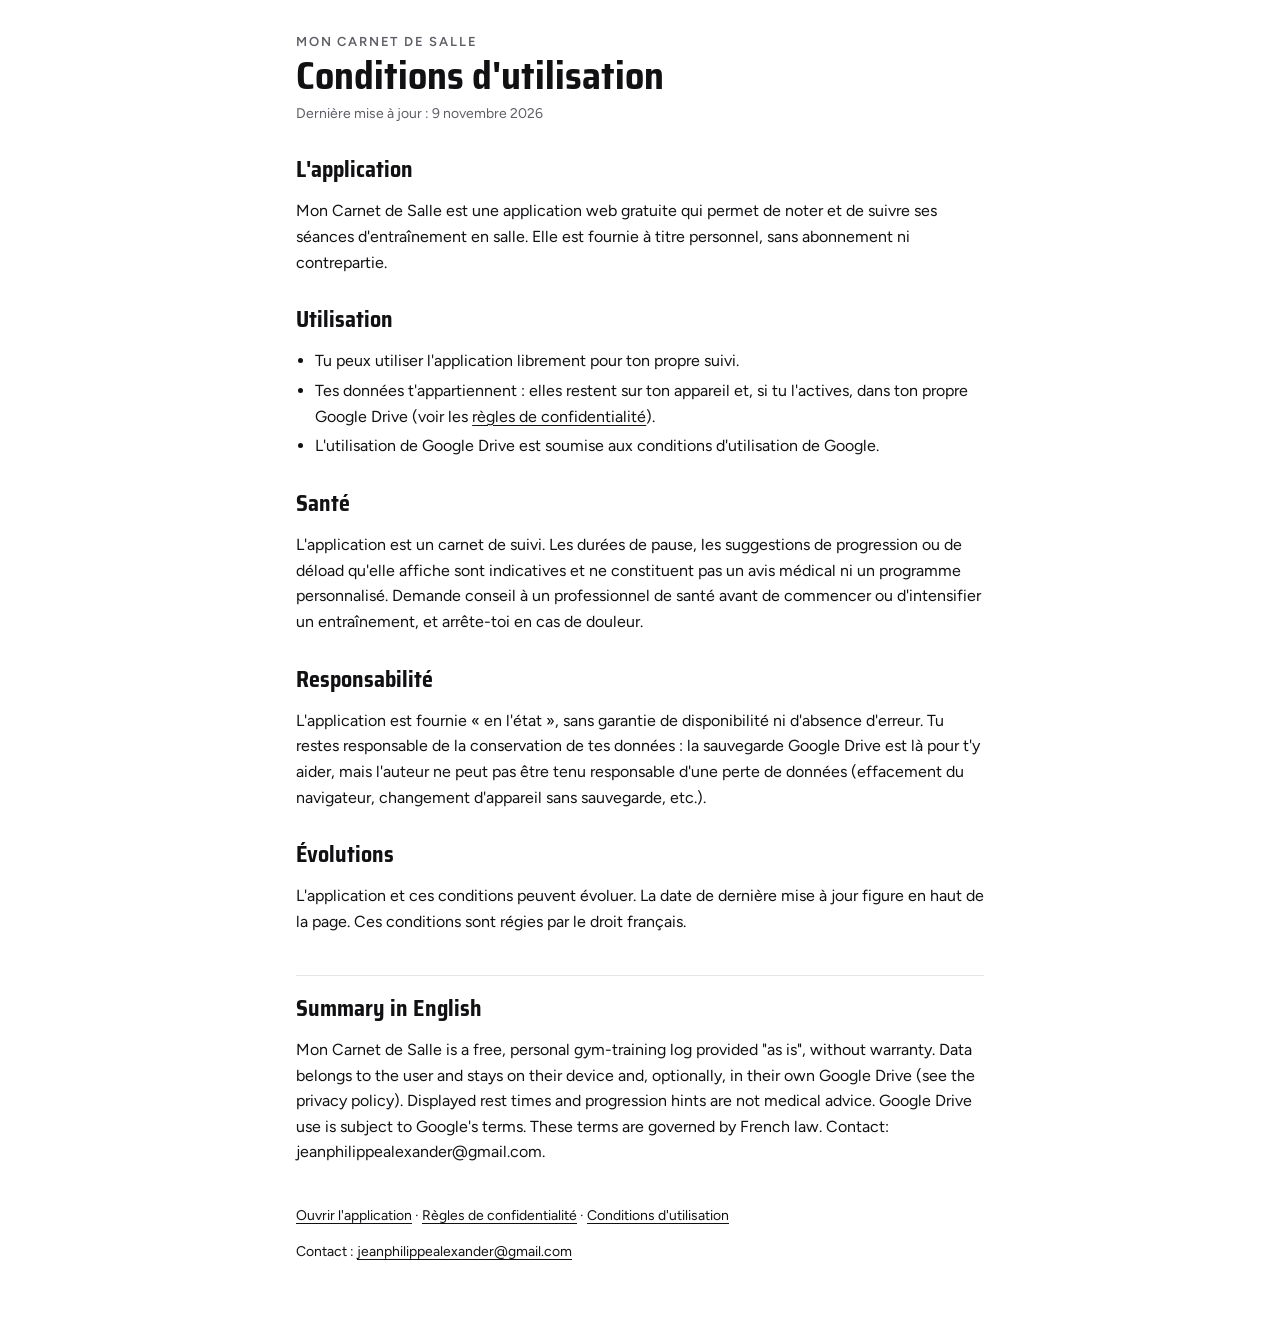
==== conditions.html @ 9fc2c7a6 "Version 1.7.22 - Pages « Règles de confidentialité » et « Conditions d'utilisation » pour la publica" ====
<!DOCTYPE html>
<html lang="fr">
<head>
  <meta charset="UTF-8">
  <meta name="viewport" content="width=device-width, initial-scale=1.0">
  <title>Conditions d'utilisation · Mon Carnet de Salle</title>
  <meta name="description" content="Conditions d'utilisation de l'application Mon Carnet de Salle">
  <link rel="icon" type="image/png" href="icons/app-icon.png">
  <link href="css/fonts.css" rel="stylesheet">
  <style>
  :root { --bg:#FFFFFF; --text:#111114; --muted:#5E5E66; --fill:#F3F3F5; --line:#E4E4E9; --accent:#E5392B; }
  @media (prefers-color-scheme: dark) { :root { --bg:#0E0E11; --text:#F2F2F4; --muted:#A9A9B2; --fill:#1A1A1F; --line:#2C2C33; } }
  * { box-sizing: border-box; }
  html { -webkit-text-size-adjust: 100%; }
  body { margin: 0; background: var(--bg); color: var(--text); font-family: 'Figtree', system-ui, sans-serif; font-size: 16px; line-height: 1.6; }
  main { max-width: 720px; margin: 0 auto; padding: 32px 16px 56px; }
  .kicker { margin: 0; font-size: 13px; font-weight: 600; letter-spacing: .14em; color: var(--muted); }
  h1 { margin: 4px 0 6px; font-family: 'Saira Semi Condensed', 'Arial Narrow', sans-serif; font-weight: 700; font-size: 38px; line-height: 1.05; }
  h2 { margin: 32px 0 8px; font-family: 'Saira Semi Condensed', 'Arial Narrow', sans-serif; font-weight: 700; font-size: 22px; line-height: 1.15; }
  p, li { color: var(--text); }
  .updated { margin: 0 0 20px; color: var(--muted); font-size: 14px; }
  .summary { margin: 20px 0 0; padding: 16px 18px; border-radius: 20px; background: var(--fill); }
  .summary p { margin: 0; }
  ul { padding-left: 1.2em; }
  li { margin: 4px 0; }
  a { color: inherit; text-decoration-thickness: 1px; text-underline-offset: 3px; }
  code { font-size: .92em; padding: 1px 6px; border-radius: 6px; background: var(--fill); overflow-wrap: anywhere; }
  .en { margin-top: 40px; padding-top: 20px; border-top: 1px solid var(--line); }
  .en h2 { margin-top: 0; }
  footer { margin-top: 40px; font-size: 14px; color: var(--muted); }
</style>
</head>
<body>
<main>
  <p class="kicker">MON CARNET DE SALLE</p>
  <h1>Conditions d'utilisation</h1>
  <p class="updated">Dernière mise à jour : 9 novembre 2026</p>

  <h2>L'application</h2>
  <p>Mon Carnet de Salle est une application web gratuite qui permet de noter et de suivre ses séances d'entraînement en salle. Elle est fournie à titre personnel, sans abonnement ni contrepartie.</p>

  <h2>Utilisation</h2>
  <ul>
    <li>Tu peux utiliser l'application librement pour ton propre suivi.</li>
    <li>Tes données t'appartiennent : elles restent sur ton appareil et, si tu l'actives, dans ton propre Google Drive (voir les <a href="confidentialite.html">règles de confidentialité</a>).</li>
    <li>L'utilisation de Google Drive est soumise aux conditions d'utilisation de Google.</li>
  </ul>

  <h2>Santé</h2>
  <p>L'application est un carnet de suivi. Les durées de pause, les suggestions de progression ou de déload qu'elle affiche sont indicatives et ne constituent pas un avis médical ni un programme personnalisé. Demande conseil à un professionnel de santé avant de commencer ou d'intensifier un entraînement, et arrête-toi en cas de douleur.</p>

  <h2>Responsabilité</h2>
  <p>L'application est fournie « en l'état », sans garantie de disponibilité ni d'absence d'erreur. Tu restes responsable de la conservation de tes données : la sauvegarde Google Drive est là pour t'y aider, mais l'auteur ne peut pas être tenu responsable d'une perte de données (effacement du navigateur, changement d'appareil sans sauvegarde, etc.).</p>

  <h2>Évolutions</h2>
  <p>L'application et ces conditions peuvent évoluer. La date de dernière mise à jour figure en haut de la page. Ces conditions sont régies par le droit français.</p>

  <section class="en" lang="en">
    <h2>Summary in English</h2>
    <p>Mon Carnet de Salle is a free, personal gym-training log provided "as is", without warranty. Data belongs to the user and stays on their device and, optionally, in their own Google Drive (see the privacy policy). Displayed rest times and progression hints are not medical advice. Google Drive use is subject to Google's terms. These terms are governed by French law. Contact: jeanphilippealexander@gmail.com.</p>
  </section>

  <footer>
    <p><a href="./">Ouvrir l'application</a> · <a href="confidentialite.html">Règles de confidentialité</a> · <a href="conditions.html">Conditions d'utilisation</a></p>
    <p>Contact : <a href="mailto:jeanphilippealexander@gmail.com">jeanphilippealexander@gmail.com</a></p>
  </footer>
</main>
</body>
</html>
---- css/fonts.css ----
/*
 * Polices locales (mode hors-ligne). Licence SIL Open Font License 1.1.
 * - Saira Semi Condensed 600/700 : titres et chiffres
 * - Figtree 400/500/600 : texte courant
 * Fichiers issus des paquets npm @fontsource/saira-semi-condensed et @fontsource/figtree (sous-ensemble latin).
 */

@font-face {
  font-family: 'Saira Semi Condensed';
  font-style: normal;
  font-weight: 600;
  font-display: swap;
  src: url('../fonts/saira-semi-condensed-latin-600-normal.woff2') format('woff2');
}

@font-face {
  font-family: 'Saira Semi Condensed';
  font-style: normal;
  font-weight: 700;
  font-display: swap;
  src: url('../fonts/saira-semi-condensed-latin-700-normal.woff2') format('woff2');
}

@font-face {
  font-family: 'Figtree';
  font-style: normal;
  font-weight: 400;
  font-display: swap;
  src: url('../fonts/figtree-latin-400-normal.woff2') format('woff2');
}

@font-face {
  font-family: 'Figtree';
  font-style: normal;
  font-weight: 500;
  font-display: swap;
  src: url('../fonts/figtree-latin-500-normal.woff2') format('woff2');
}

@font-face {
  font-family: 'Figtree';
  font-style: normal;
  font-weight: 600;
  font-display: swap;
  src: url('../fonts/figtree-latin-600-normal.woff2') format('woff2');
}
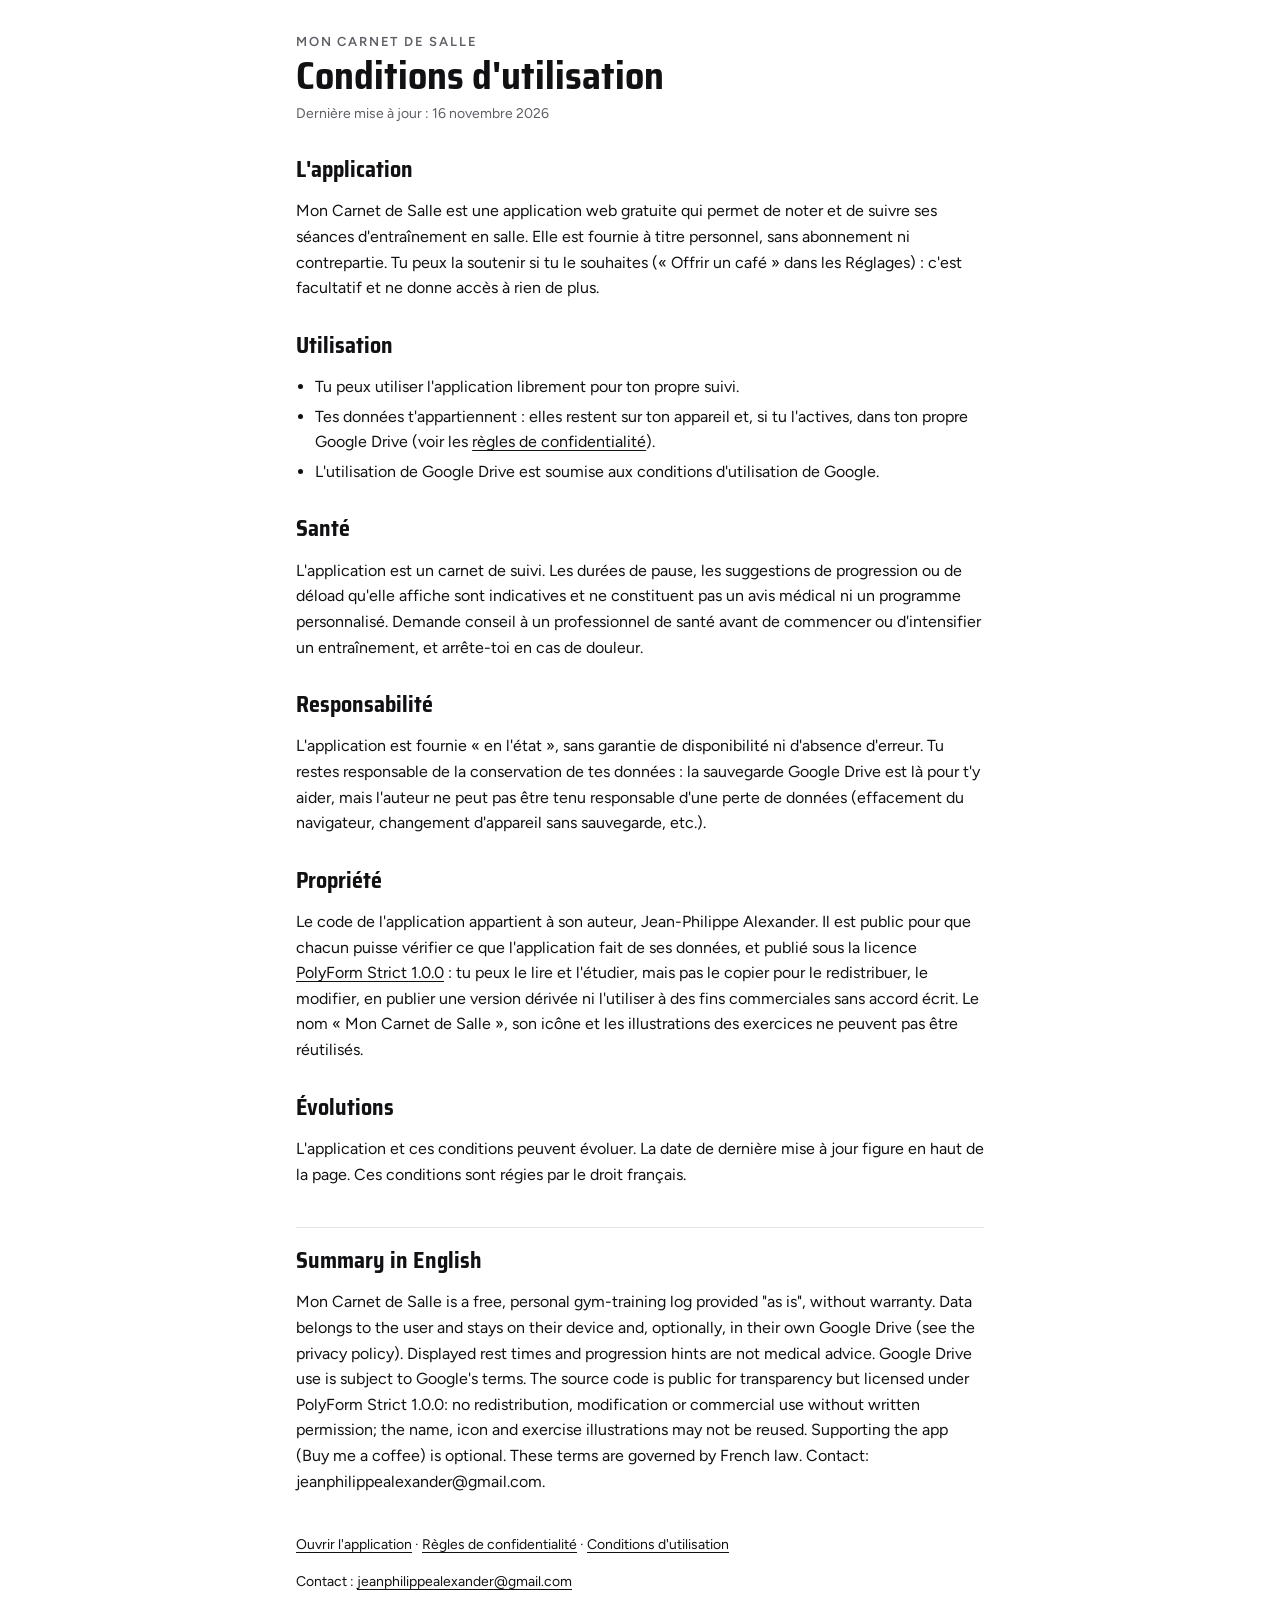
==== commit 31e0e543: "1.8.31 : Réglages « Soutenir l'app » (Offrir un café), article Propriété des conditions Co-Authored-" ====
--- a/conditions.html
+++ b/conditions.html
@@ -1,11 +1,13 @@
 <!DOCTYPE html>
+<!-- Copyright (c) 2026 Jean-Philippe Alexander. Mon Carnet de Salle.
+     SPDX-License-Identifier: PolyForm-Strict-1.0.0 (voir LICENSE et NOTICE) -->
 <html lang="fr">
 <head>
   <meta charset="UTF-8">
   <meta name="viewport" content="width=device-width, initial-scale=1.0">
   <title>Conditions d'utilisation · Mon Carnet de Salle</title>
   <meta name="description" content="Conditions d'utilisation de l'application Mon Carnet de Salle">
-  <link rel="icon" type="image/png" href="icons/app-icon.png">
+  <link rel="icon" type="image/png" href="icons/icon-192.png">
   <link href="css/fonts.css" rel="stylesheet">
   <style>
   :root { --bg:#FFFFFF; --text:#111114; --muted:#5E5E66; --fill:#F3F3F5; --line:#E4E4E9; --accent:#E5392B; }
@@ -34,10 +36,10 @@
 <main>
   <p class="kicker">MON CARNET DE SALLE</p>
   <h1>Conditions d'utilisation</h1>
-  <p class="updated">Dernière mise à jour : 9 novembre 2026</p>
+  <p class="updated">Dernière mise à jour : 16 novembre 2026</p>
 
   <h2>L'application</h2>
-  <p>Mon Carnet de Salle est une application web gratuite qui permet de noter et de suivre ses séances d'entraînement en salle. Elle est fournie à titre personnel, sans abonnement ni contrepartie.</p>
+  <p>Mon Carnet de Salle est une application web gratuite qui permet de noter et de suivre ses séances d'entraînement en salle. Elle est fournie à titre personnel, sans abonnement ni contrepartie. Tu peux la soutenir si tu le souhaites (« Offrir un café » dans les Réglages) : c'est facultatif et ne donne accès à rien de plus.</p>
 
   <h2>Utilisation</h2>
   <ul>
@@ -52,12 +54,15 @@
   <h2>Responsabilité</h2>
   <p>L'application est fournie « en l'état », sans garantie de disponibilité ni d'absence d'erreur. Tu restes responsable de la conservation de tes données : la sauvegarde Google Drive est là pour t'y aider, mais l'auteur ne peut pas être tenu responsable d'une perte de données (effacement du navigateur, changement d'appareil sans sauvegarde, etc.).</p>
 
+  <h2>Propriété</h2>
+  <p>Le code de l'application appartient à son auteur, Jean-Philippe Alexander. Il est public pour que chacun puisse vérifier ce que l'application fait de ses données, et publié sous la licence <a href="https://polyformproject.org/licenses/strict/1.0.0" target="_blank" rel="noopener">PolyForm Strict 1.0.0</a> : tu peux le lire et l'étudier, mais pas le copier pour le redistribuer, le modifier, en publier une version dérivée ni l'utiliser à des fins commerciales sans accord écrit. Le nom « Mon Carnet de Salle », son icône et les illustrations des exercices ne peuvent pas être réutilisés.</p>
+
   <h2>Évolutions</h2>
   <p>L'application et ces conditions peuvent évoluer. La date de dernière mise à jour figure en haut de la page. Ces conditions sont régies par le droit français.</p>
 
   <section class="en" lang="en">
     <h2>Summary in English</h2>
-    <p>Mon Carnet de Salle is a free, personal gym-training log provided "as is", without warranty. Data belongs to the user and stays on their device and, optionally, in their own Google Drive (see the privacy policy). Displayed rest times and progression hints are not medical advice. Google Drive use is subject to Google's terms. These terms are governed by French law. Contact: jeanphilippealexander@gmail.com.</p>
+    <p>Mon Carnet de Salle is a free, personal gym-training log provided "as is", without warranty. Data belongs to the user and stays on their device and, optionally, in their own Google Drive (see the privacy policy). Displayed rest times and progression hints are not medical advice. Google Drive use is subject to Google's terms. The source code is public for transparency but licensed under PolyForm Strict 1.0.0: no redistribution, modification or commercial use without written permission; the name, icon and exercise illustrations may not be reused. Supporting the app (Buy me a coffee) is optional. These terms are governed by French law. Contact: jeanphilippealexander@gmail.com.</p>
   </section>
 
   <footer>
--- a/css/fonts.css
+++ b/css/fonts.css
@@ -1,3 +1,5 @@
+/* Copyright (c) 2026 Jean-Philippe Alexander. Mon Carnet de Salle.
+   SPDX-License-Identifier: PolyForm-Strict-1.0.0 (voir LICENSE et NOTICE) */
 /*
  * Polices locales (mode hors-ligne). Licence SIL Open Font License 1.1.
  * - Saira Semi Condensed 600/700 : titres et chiffres
@@ -44,3 +46,12 @@
   font-display: swap;
   src: url('../fonts/figtree-latin-600-normal.woff2') format('woff2');
 }
+
+/* Caveat 600 (1.7.24) : message d'accueil manuscrit. Licence SIL Open Font License 1.1, paquet npm @fontsource/caveat. */
+@font-face {
+  font-family: 'Caveat';
+  font-style: normal;
+  font-weight: 600;
+  font-display: swap;
+  src: url('../fonts/caveat-latin-600-normal.woff2') format('woff2');
+}
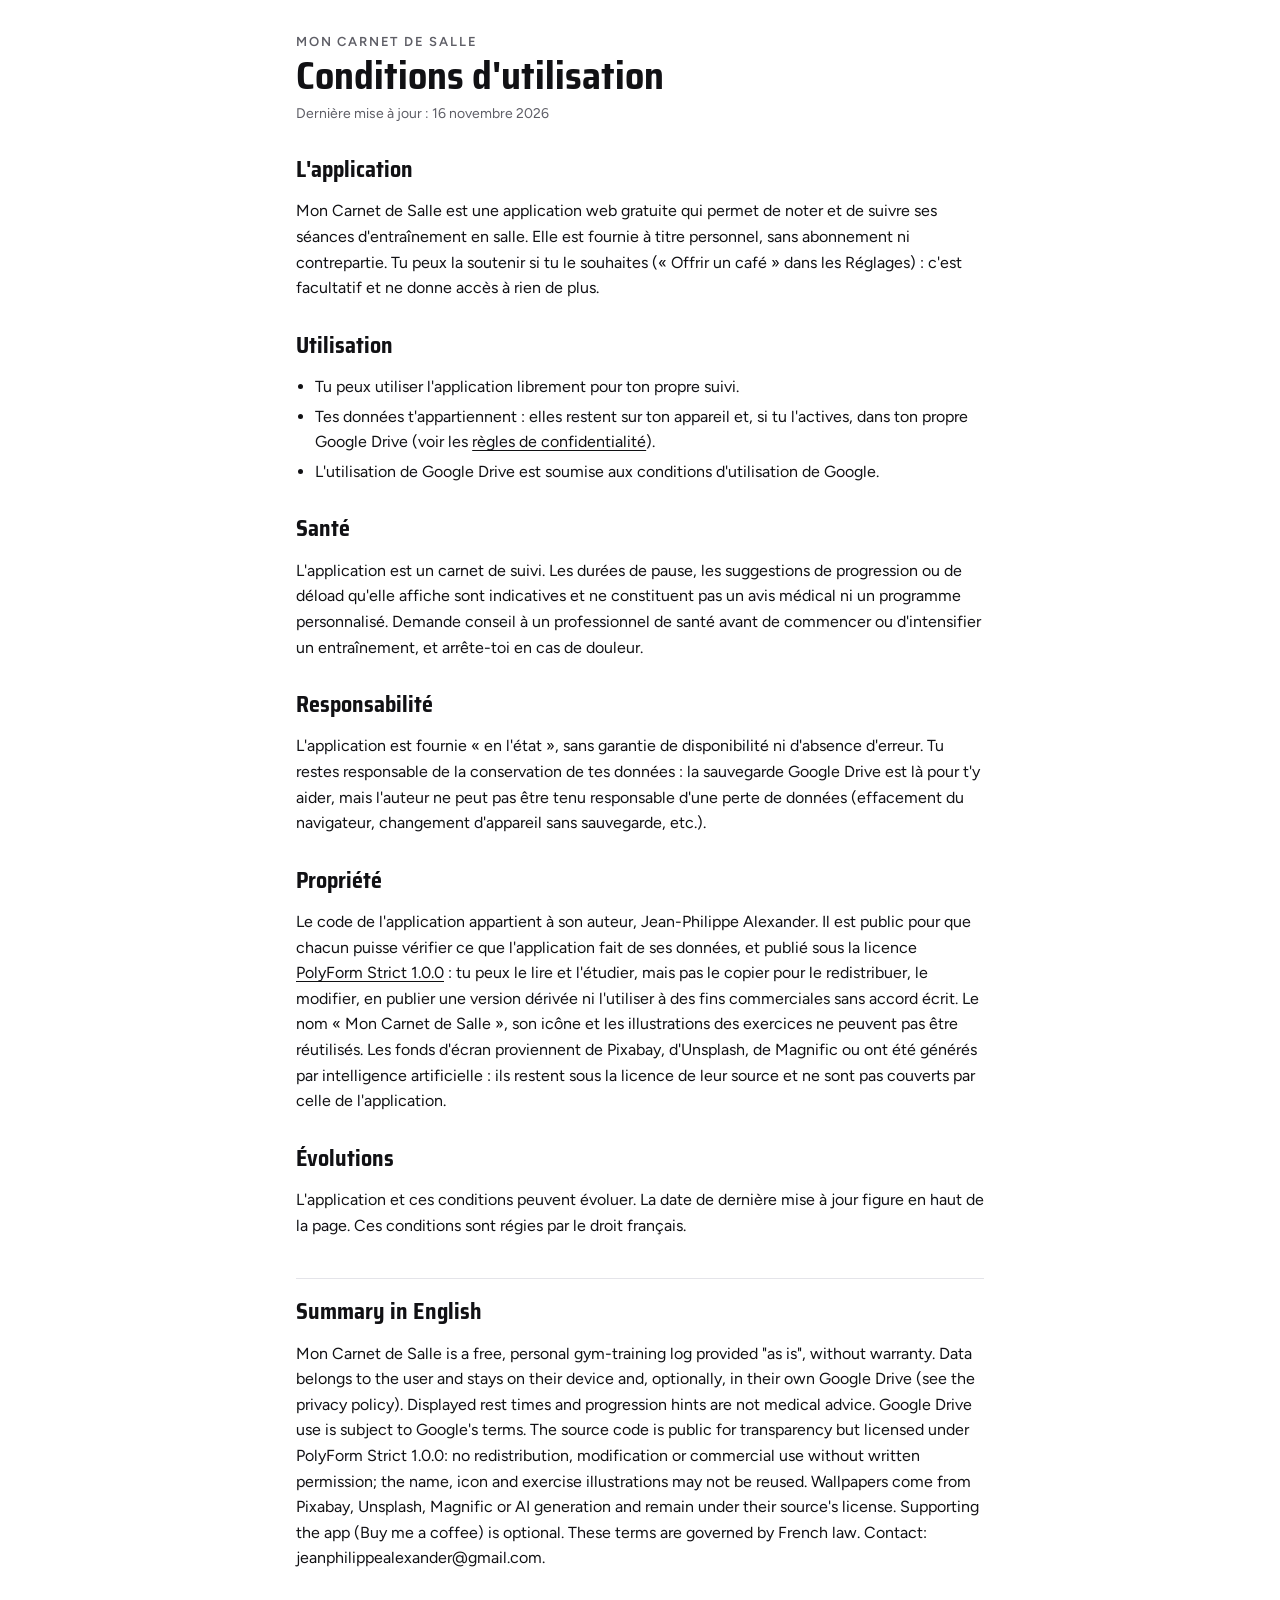
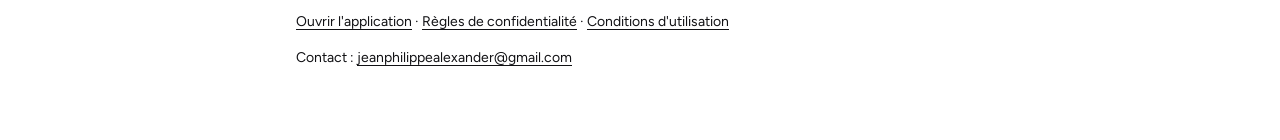
==== commit 100b619f: "1.8.32 : fonds d'écran hors licence de l'app (NOTICE, conditions, README) Co-Authored-By: Claude Opu" ====
--- a/conditions.html
+++ b/conditions.html
@@ -55,14 +55,14 @@
   <p>L'application est fournie « en l'état », sans garantie de disponibilité ni d'absence d'erreur. Tu restes responsable de la conservation de tes données : la sauvegarde Google Drive est là pour t'y aider, mais l'auteur ne peut pas être tenu responsable d'une perte de données (effacement du navigateur, changement d'appareil sans sauvegarde, etc.).</p>
 
   <h2>Propriété</h2>
-  <p>Le code de l'application appartient à son auteur, Jean-Philippe Alexander. Il est public pour que chacun puisse vérifier ce que l'application fait de ses données, et publié sous la licence <a href="https://polyformproject.org/licenses/strict/1.0.0" target="_blank" rel="noopener">PolyForm Strict 1.0.0</a> : tu peux le lire et l'étudier, mais pas le copier pour le redistribuer, le modifier, en publier une version dérivée ni l'utiliser à des fins commerciales sans accord écrit. Le nom « Mon Carnet de Salle », son icône et les illustrations des exercices ne peuvent pas être réutilisés.</p>
+  <p>Le code de l'application appartient à son auteur, Jean-Philippe Alexander. Il est public pour que chacun puisse vérifier ce que l'application fait de ses données, et publié sous la licence <a href="https://polyformproject.org/licenses/strict/1.0.0" target="_blank" rel="noopener">PolyForm Strict 1.0.0</a> : tu peux le lire et l'étudier, mais pas le copier pour le redistribuer, le modifier, en publier une version dérivée ni l'utiliser à des fins commerciales sans accord écrit. Le nom « Mon Carnet de Salle », son icône et les illustrations des exercices ne peuvent pas être réutilisés. Les fonds d'écran proviennent de Pixabay, d'Unsplash, de Magnific ou ont été générés par intelligence artificielle : ils restent sous la licence de leur source et ne sont pas couverts par celle de l'application.</p>
 
   <h2>Évolutions</h2>
   <p>L'application et ces conditions peuvent évoluer. La date de dernière mise à jour figure en haut de la page. Ces conditions sont régies par le droit français.</p>
 
   <section class="en" lang="en">
     <h2>Summary in English</h2>
-    <p>Mon Carnet de Salle is a free, personal gym-training log provided "as is", without warranty. Data belongs to the user and stays on their device and, optionally, in their own Google Drive (see the privacy policy). Displayed rest times and progression hints are not medical advice. Google Drive use is subject to Google's terms. The source code is public for transparency but licensed under PolyForm Strict 1.0.0: no redistribution, modification or commercial use without written permission; the name, icon and exercise illustrations may not be reused. Supporting the app (Buy me a coffee) is optional. These terms are governed by French law. Contact: jeanphilippealexander@gmail.com.</p>
+    <p>Mon Carnet de Salle is a free, personal gym-training log provided "as is", without warranty. Data belongs to the user and stays on their device and, optionally, in their own Google Drive (see the privacy policy). Displayed rest times and progression hints are not medical advice. Google Drive use is subject to Google's terms. The source code is public for transparency but licensed under PolyForm Strict 1.0.0: no redistribution, modification or commercial use without written permission; the name, icon and exercise illustrations may not be reused. Wallpapers come from Pixabay, Unsplash, Magnific or AI generation and remain under their source's license. Supporting the app (Buy me a coffee) is optional. These terms are governed by French law. Contact: jeanphilippealexander@gmail.com.</p>
   </section>
 
   <footer>
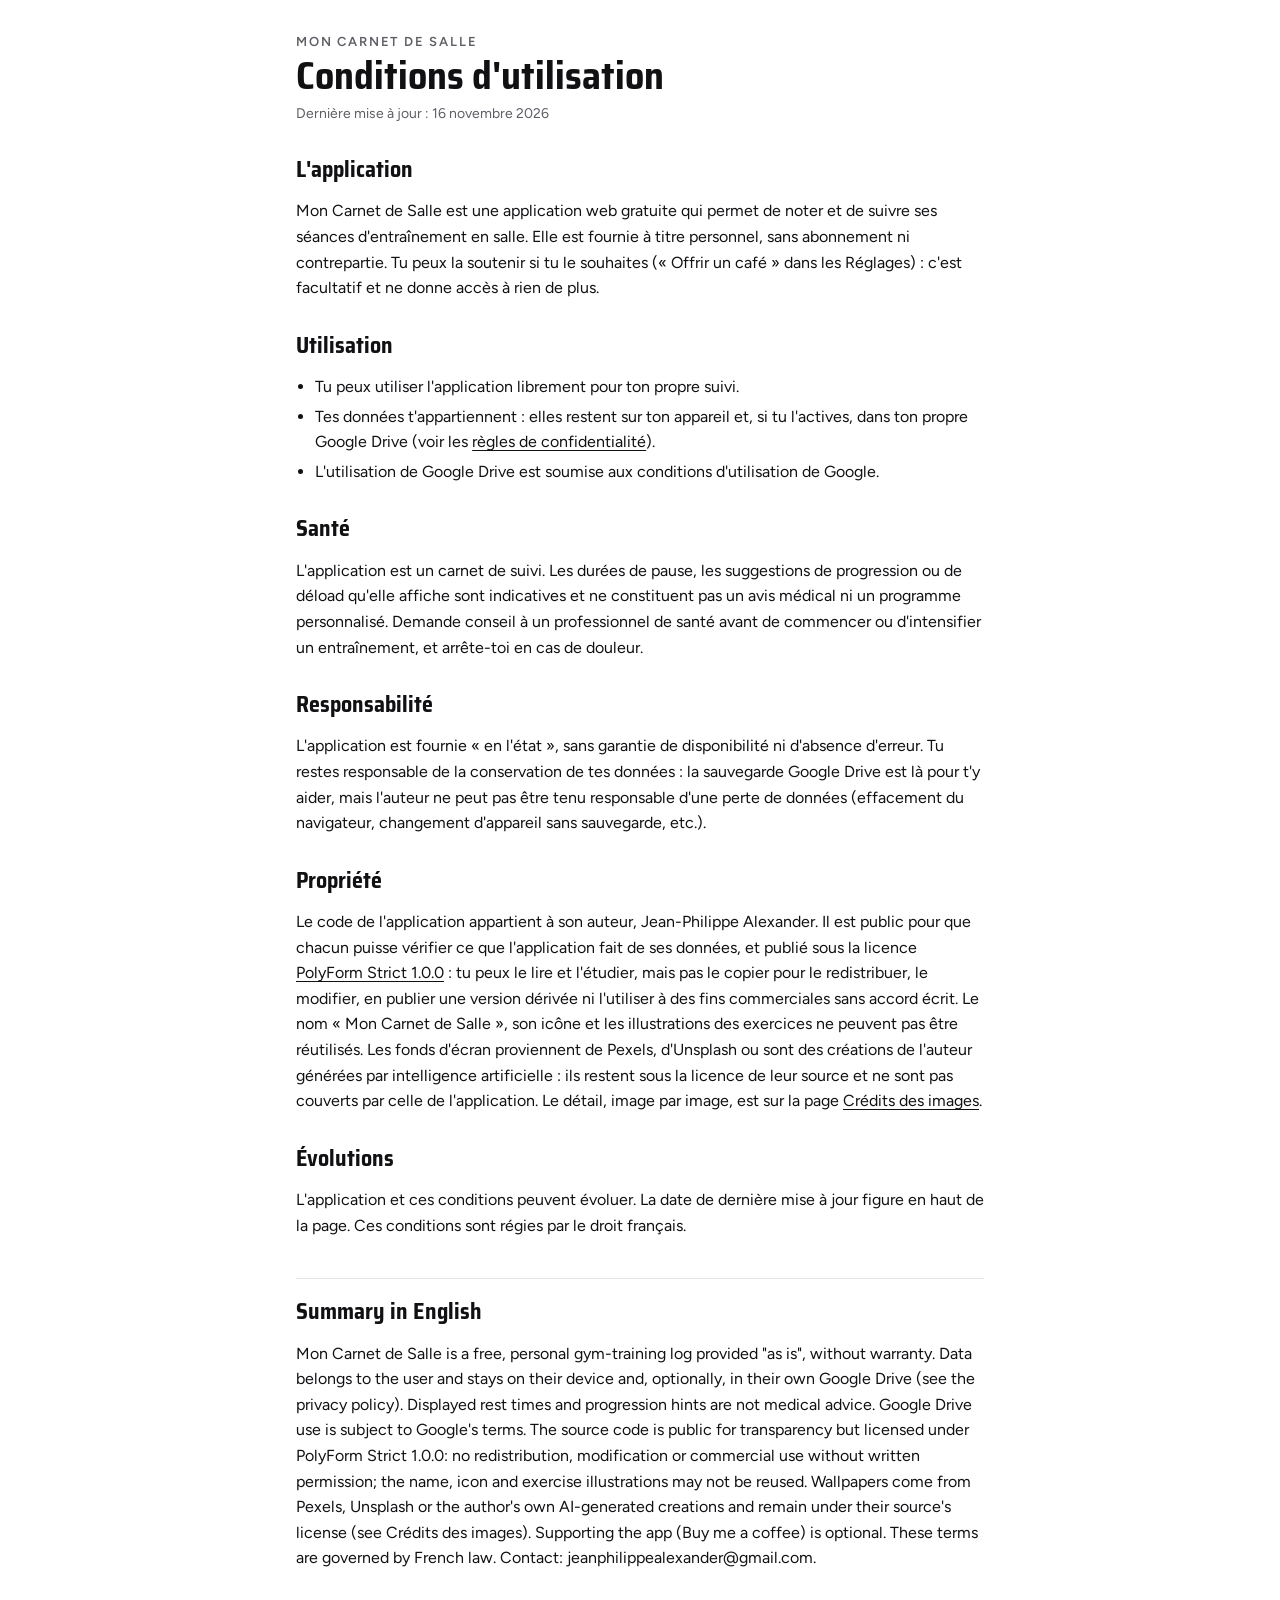
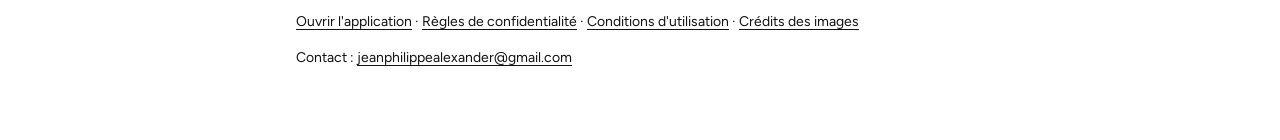
==== commit beafd925: "1.8.70 : page Crédits des images, 4 fonds d'origine inconnue retirés, NOTICE/conditions/README align" ====
--- a/conditions.html
+++ b/conditions.html
@@ -55,18 +55,18 @@
   <p>L'application est fournie « en l'état », sans garantie de disponibilité ni d'absence d'erreur. Tu restes responsable de la conservation de tes données : la sauvegarde Google Drive est là pour t'y aider, mais l'auteur ne peut pas être tenu responsable d'une perte de données (effacement du navigateur, changement d'appareil sans sauvegarde, etc.).</p>
 
   <h2>Propriété</h2>
-  <p>Le code de l'application appartient à son auteur, Jean-Philippe Alexander. Il est public pour que chacun puisse vérifier ce que l'application fait de ses données, et publié sous la licence <a href="https://polyformproject.org/licenses/strict/1.0.0" target="_blank" rel="noopener">PolyForm Strict 1.0.0</a> : tu peux le lire et l'étudier, mais pas le copier pour le redistribuer, le modifier, en publier une version dérivée ni l'utiliser à des fins commerciales sans accord écrit. Le nom « Mon Carnet de Salle », son icône et les illustrations des exercices ne peuvent pas être réutilisés. Les fonds d'écran proviennent de Pixabay, d'Unsplash, de Magnific ou ont été générés par intelligence artificielle : ils restent sous la licence de leur source et ne sont pas couverts par celle de l'application.</p>
+  <p>Le code de l'application appartient à son auteur, Jean-Philippe Alexander. Il est public pour que chacun puisse vérifier ce que l'application fait de ses données, et publié sous la licence <a href="https://polyformproject.org/licenses/strict/1.0.0" target="_blank" rel="noopener">PolyForm Strict 1.0.0</a> : tu peux le lire et l'étudier, mais pas le copier pour le redistribuer, le modifier, en publier une version dérivée ni l'utiliser à des fins commerciales sans accord écrit. Le nom « Mon Carnet de Salle », son icône et les illustrations des exercices ne peuvent pas être réutilisés. Les fonds d'écran proviennent de Pexels, d'Unsplash ou sont des créations de l'auteur générées par intelligence artificielle : ils restent sous la licence de leur source et ne sont pas couverts par celle de l'application. Le détail, image par image, est sur la page <a href="credits.html">Crédits des images</a>.</p>
 
   <h2>Évolutions</h2>
   <p>L'application et ces conditions peuvent évoluer. La date de dernière mise à jour figure en haut de la page. Ces conditions sont régies par le droit français.</p>
 
   <section class="en" lang="en">
     <h2>Summary in English</h2>
-    <p>Mon Carnet de Salle is a free, personal gym-training log provided "as is", without warranty. Data belongs to the user and stays on their device and, optionally, in their own Google Drive (see the privacy policy). Displayed rest times and progression hints are not medical advice. Google Drive use is subject to Google's terms. The source code is public for transparency but licensed under PolyForm Strict 1.0.0: no redistribution, modification or commercial use without written permission; the name, icon and exercise illustrations may not be reused. Wallpapers come from Pixabay, Unsplash, Magnific or AI generation and remain under their source's license. Supporting the app (Buy me a coffee) is optional. These terms are governed by French law. Contact: jeanphilippealexander@gmail.com.</p>
+    <p>Mon Carnet de Salle is a free, personal gym-training log provided "as is", without warranty. Data belongs to the user and stays on their device and, optionally, in their own Google Drive (see the privacy policy). Displayed rest times and progression hints are not medical advice. Google Drive use is subject to Google's terms. The source code is public for transparency but licensed under PolyForm Strict 1.0.0: no redistribution, modification or commercial use without written permission; the name, icon and exercise illustrations may not be reused. Wallpapers come from Pexels, Unsplash or the author's own AI-generated creations and remain under their source's license (see Crédits des images). Supporting the app (Buy me a coffee) is optional. These terms are governed by French law. Contact: jeanphilippealexander@gmail.com.</p>
   </section>
 
   <footer>
-    <p><a href="./">Ouvrir l'application</a> · <a href="confidentialite.html">Règles de confidentialité</a> · <a href="conditions.html">Conditions d'utilisation</a></p>
+    <p><a href="./">Ouvrir l'application</a> · <a href="confidentialite.html">Règles de confidentialité</a> · <a href="conditions.html">Conditions d'utilisation</a> · <a href="credits.html">Crédits des images</a></p>
     <p>Contact : <a href="mailto:jeanphilippealexander@gmail.com">jeanphilippealexander@gmail.com</a></p>
   </footer>
 </main>
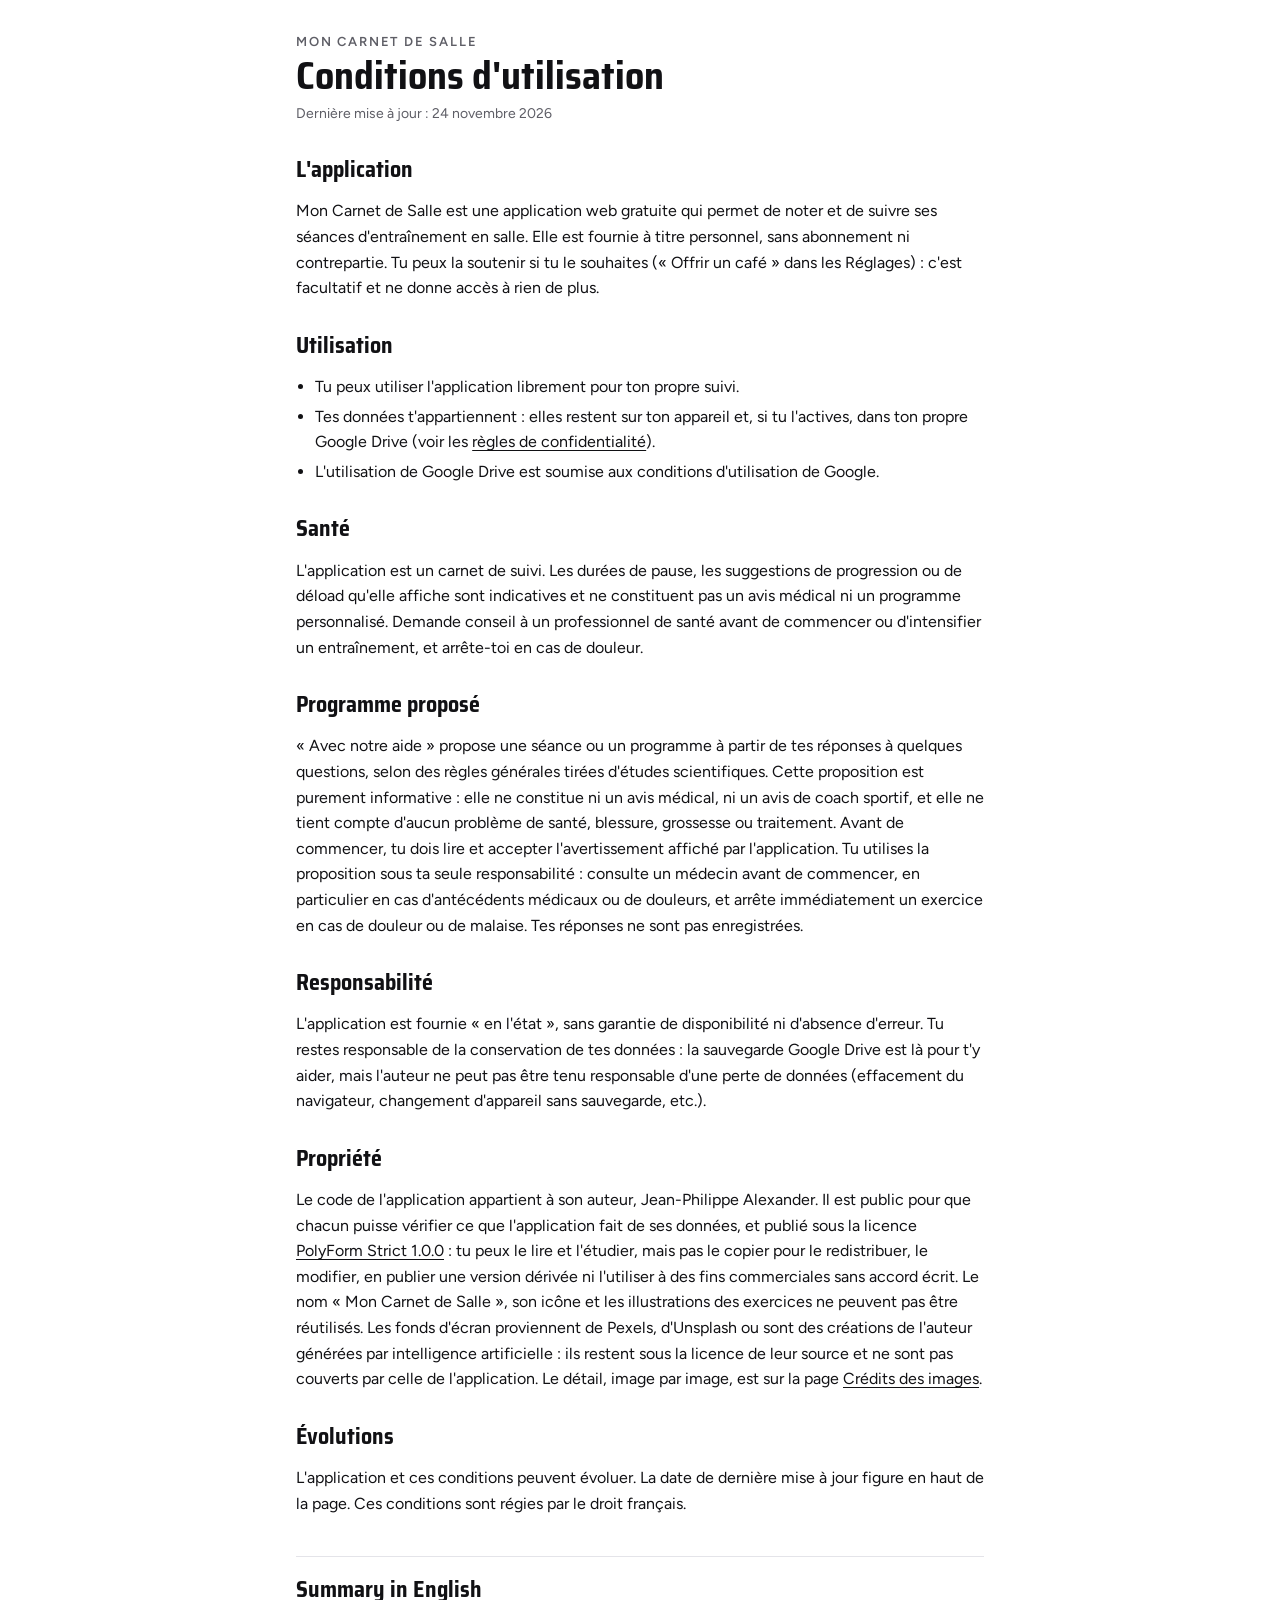
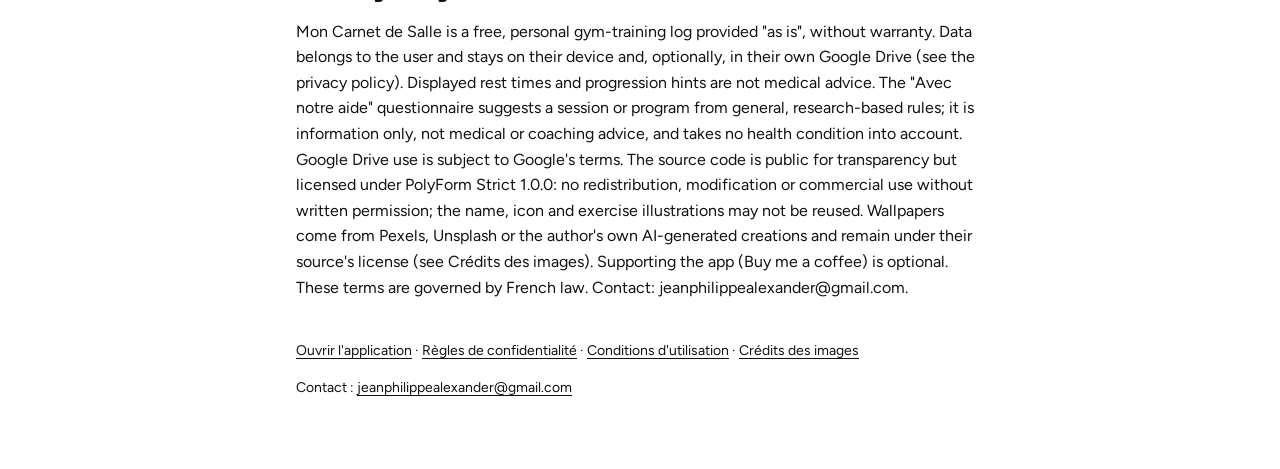
==== commit 9ebc7f17: "Claude 1.8.89 : « Avec notre aide » : avertissement avant de commencer, phrase de rappel, conditions" ====
--- a/conditions.html
+++ b/conditions.html
@@ -36,7 +36,7 @@
 <main>
   <p class="kicker">MON CARNET DE SALLE</p>
   <h1>Conditions d'utilisation</h1>
-  <p class="updated">Dernière mise à jour : 16 novembre 2026</p>
+  <p class="updated">Dernière mise à jour : 24 novembre 2026</p>
 
   <h2>L'application</h2>
   <p>Mon Carnet de Salle est une application web gratuite qui permet de noter et de suivre ses séances d'entraînement en salle. Elle est fournie à titre personnel, sans abonnement ni contrepartie. Tu peux la soutenir si tu le souhaites (« Offrir un café » dans les Réglages) : c'est facultatif et ne donne accès à rien de plus.</p>
@@ -51,6 +51,9 @@
   <h2>Santé</h2>
   <p>L'application est un carnet de suivi. Les durées de pause, les suggestions de progression ou de déload qu'elle affiche sont indicatives et ne constituent pas un avis médical ni un programme personnalisé. Demande conseil à un professionnel de santé avant de commencer ou d'intensifier un entraînement, et arrête-toi en cas de douleur.</p>
 
+  <h2>Programme proposé</h2>
+  <p>« Avec notre aide » propose une séance ou un programme à partir de tes réponses à quelques questions, selon des règles générales tirées d'études scientifiques. Cette proposition est purement informative : elle ne constitue ni un avis médical, ni un avis de coach sportif, et elle ne tient compte d'aucun problème de santé, blessure, grossesse ou traitement. Avant de commencer, tu dois lire et accepter l'avertissement affiché par l'application. Tu utilises la proposition sous ta seule responsabilité : consulte un médecin avant de commencer, en particulier en cas d'antécédents médicaux ou de douleurs, et arrête immédiatement un exercice en cas de douleur ou de malaise. Tes réponses ne sont pas enregistrées.</p>
+
   <h2>Responsabilité</h2>
   <p>L'application est fournie « en l'état », sans garantie de disponibilité ni d'absence d'erreur. Tu restes responsable de la conservation de tes données : la sauvegarde Google Drive est là pour t'y aider, mais l'auteur ne peut pas être tenu responsable d'une perte de données (effacement du navigateur, changement d'appareil sans sauvegarde, etc.).</p>
 
@@ -62,7 +65,7 @@
 
   <section class="en" lang="en">
     <h2>Summary in English</h2>
-    <p>Mon Carnet de Salle is a free, personal gym-training log provided "as is", without warranty. Data belongs to the user and stays on their device and, optionally, in their own Google Drive (see the privacy policy). Displayed rest times and progression hints are not medical advice. Google Drive use is subject to Google's terms. The source code is public for transparency but licensed under PolyForm Strict 1.0.0: no redistribution, modification or commercial use without written permission; the name, icon and exercise illustrations may not be reused. Wallpapers come from Pexels, Unsplash or the author's own AI-generated creations and remain under their source's license (see Crédits des images). Supporting the app (Buy me a coffee) is optional. These terms are governed by French law. Contact: jeanphilippealexander@gmail.com.</p>
+    <p>Mon Carnet de Salle is a free, personal gym-training log provided "as is", without warranty. Data belongs to the user and stays on their device and, optionally, in their own Google Drive (see the privacy policy). Displayed rest times and progression hints are not medical advice. The "Avec notre aide" questionnaire suggests a session or program from general, research-based rules; it is information only, not medical or coaching advice, and takes no health condition into account. Google Drive use is subject to Google's terms. The source code is public for transparency but licensed under PolyForm Strict 1.0.0: no redistribution, modification or commercial use without written permission; the name, icon and exercise illustrations may not be reused. Wallpapers come from Pexels, Unsplash or the author's own AI-generated creations and remain under their source's license (see Crédits des images). Supporting the app (Buy me a coffee) is optional. These terms are governed by French law. Contact: jeanphilippealexander@gmail.com.</p>
   </section>
 
   <footer>
